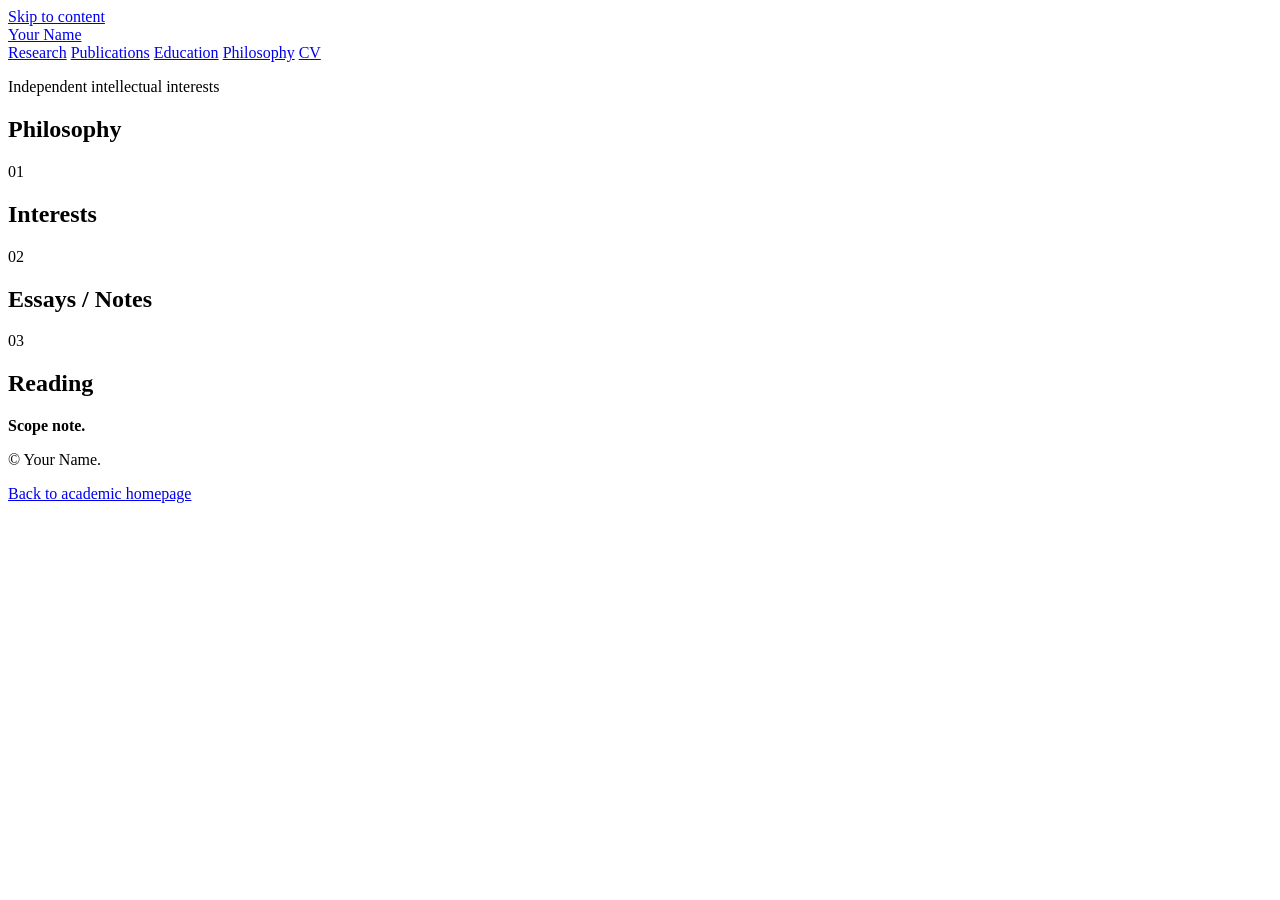
==== philosophy.html @ 3b2bbde5 "Add philosophy page" ====
<!doctype html>
<html lang="en">
<head>
  <meta charset="utf-8" />
  <meta name="viewport" content="width=device-width, initial-scale=1" />
  <meta name="description" content="Philosophy notes and essays" id="meta-description" />
  <meta name="theme-color" content="#f7f8fa" />
  <title>Philosophy</title>
  <link rel="icon" href="assets/favicon.svg" type="image/svg+xml" />
  <link rel="stylesheet" href="styles.css" />
  <script defer src="content.js"></script>
  <script defer src="app.js"></script>
</head>

<body data-page="philosophy">
  <a class="skip-link" href="#main">Skip to content</a>

  <header class="site-header">
    <div class="shell nav-wrap">
      <a class="brand" href="index.html" aria-label="Home">
        <span class="brand-dot" aria-hidden="true"></span>
        <span id="nav-name">Your Name</span>
      </a>

      <nav class="site-nav" aria-label="Primary">
        <a href="index.html#research">Research</a>
        <a href="index.html#publications">Publications</a>
        <a href="index.html#education">Education</a>
        <a class="active" href="philosophy.html">Philosophy</a>
        <a id="nav-cv" href="#" target="_blank" rel="noopener">CV</a>
      </nav>
    </div>
  </header>

  <main id="main">
    <section class="page-hero">
      <div class="shell narrow-shell">
        <p class="eyebrow">Independent intellectual interests</p>
        <h1>Philosophy</h1>
        <div id="philosophy-intro" class="page-lead"></div>
      </div>
    </section>

    <div class="shell narrow-shell">
      <section class="section philosophy-section">
        <div class="section-heading compact">
          <p class="section-kicker">01</p>
          <h2>Interests</h2>
        </div>
        <div class="tag-list" id="philosophy-interests"></div>
      </section>

      <section class="section philosophy-section">
        <div class="section-heading compact">
          <p class="section-kicker">02</p>
          <h2>Essays / Notes</h2>
        </div>
        <div class="essay-list" id="essay-list"></div>
      </section>

      <section class="section philosophy-section">
        <div class="section-heading compact">
          <p class="section-kicker">03</p>
          <h2>Reading</h2>
        </div>
        <div class="reading-list" id="reading-list"></div>
      </section>

      <section class="section philosophy-section">
        <div class="note-box">
          <strong>Scope note.</strong>
          <span id="philosophy-scope-note"></span>
        </div>
      </section>
    </div>
  </main>

  <footer class="site-footer">
    <div class="shell footer-row">
      <p>© <span id="footer-year"></span> <span id="footer-name">Your Name</span>.</p>
      <p><a href="index.html">Back to academic homepage</a></p>
    </div>
  </footer>
</body>
</html>
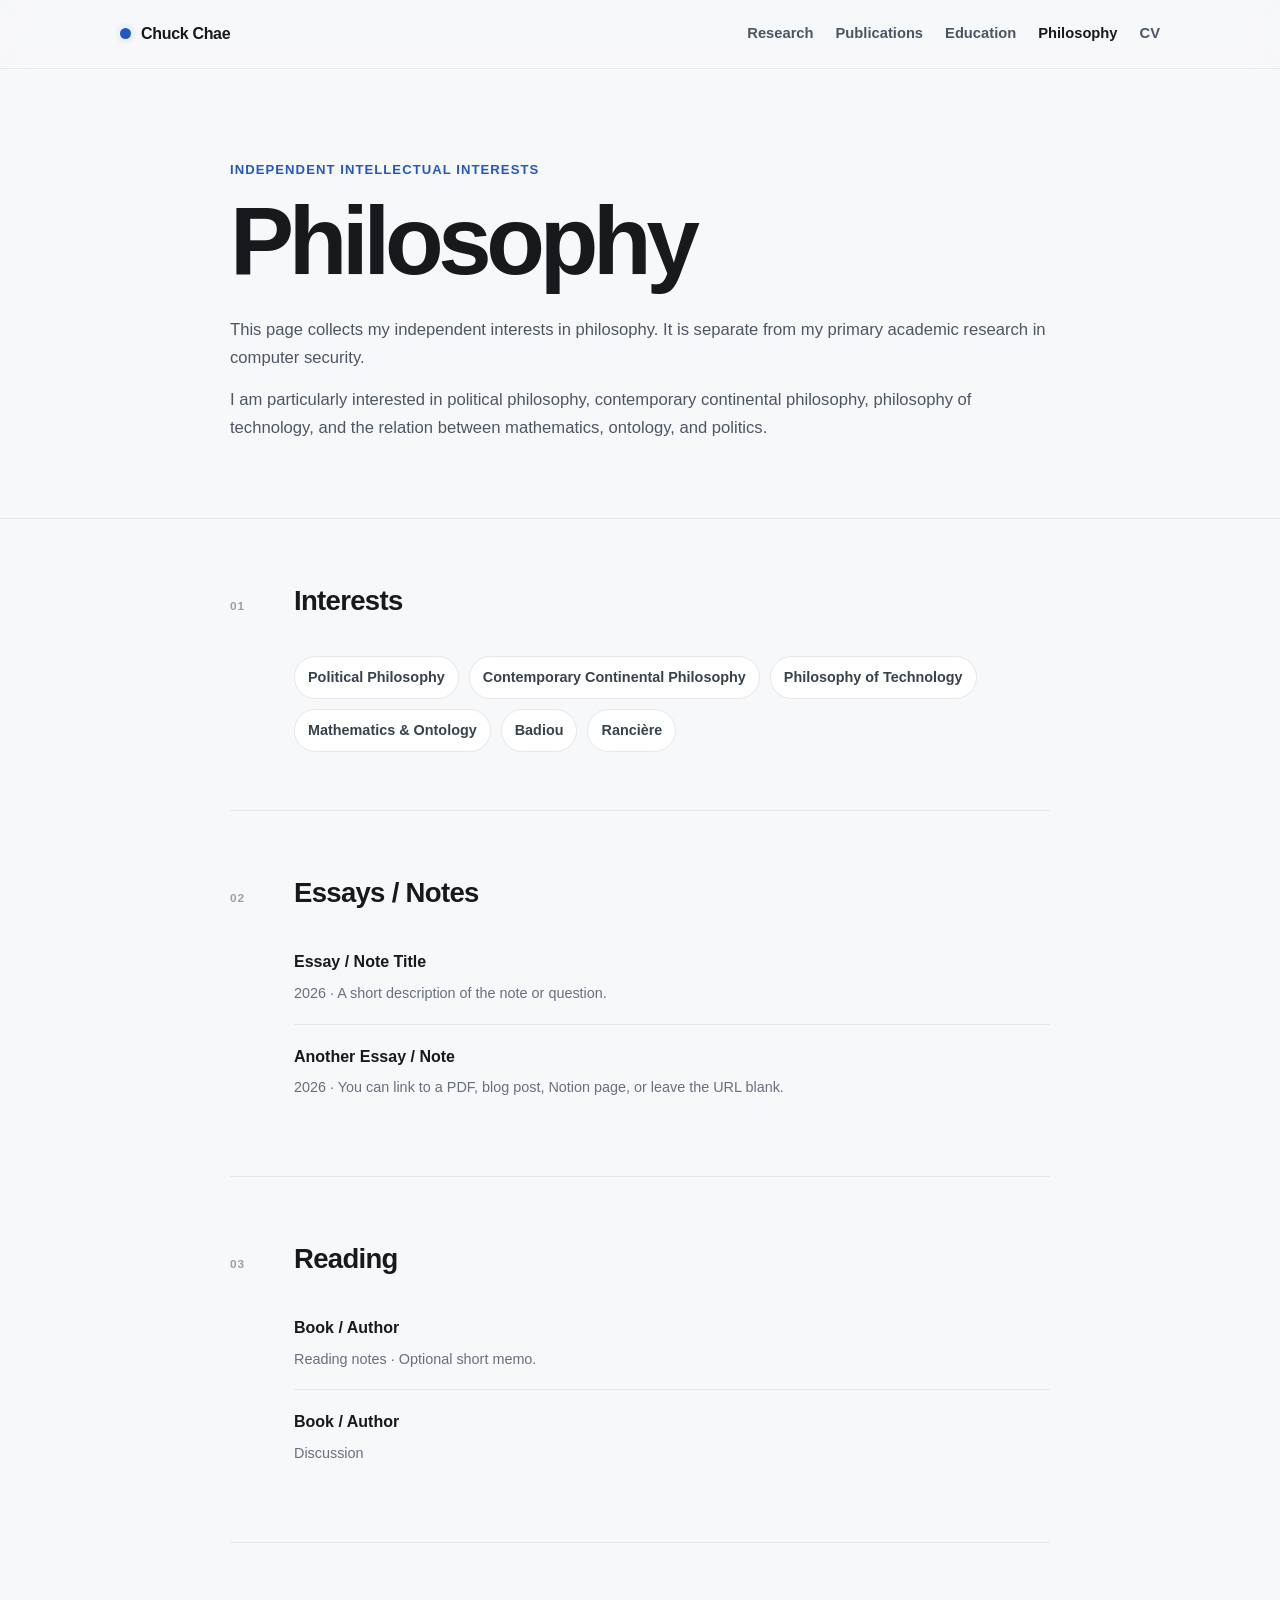
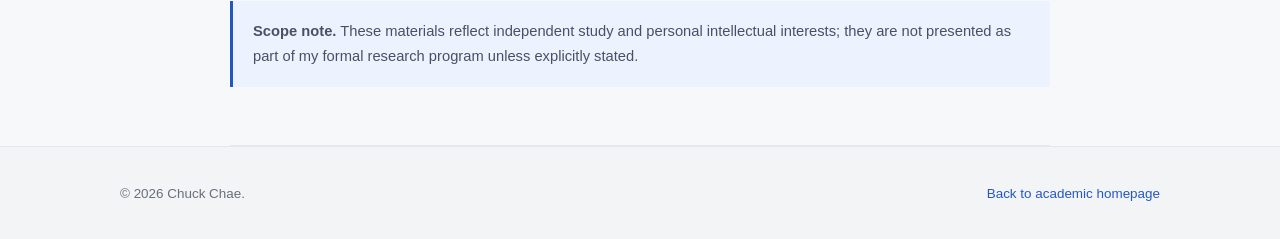
==== commit 7e8dd49b: "Add cache busting for site content" ====
--- a/philosophy.html
+++ b/philosophy.html
@@ -8,8 +8,22 @@
   <title>Philosophy</title>
   <link rel="icon" href="assets/favicon.svg" type="image/svg+xml" />
   <link rel="stylesheet" href="styles.css" />
-  <script defer src="content.js"></script>
-  <script defer src="app.js"></script>
+  <script>
+    window.addEventListener("DOMContentLoaded", () => {
+      const v = Date.now();
+
+      const contentScript = document.createElement("script");
+      contentScript.src = "content.js?v=" + v;
+
+      contentScript.onload = () => {
+        const appScript = document.createElement("script");
+        appScript.src = "app.js?v=" + v;
+        document.head.appendChild(appScript);
+      };
+
+      document.head.appendChild(contentScript);
+    });
+  </script>
 </head>
 
 <body data-page="philosophy">
--- a/styles.css
+++ b/styles.css
@@ -0,0 +1,594 @@
+/* =========================================================
+   Academic CV homepage
+   Layout is intentionally framework-free and GitHub Pages-ready.
+   Edit content in content.js. Usually you never need to edit this file.
+   ========================================================= */
+
+:root {
+  --bg: #f7f8fa;
+  --surface: #ffffff;
+  --text: #17191d;
+  --muted: #68707d;
+  --line: #e4e7ec;
+  --accent: #2357c6;
+  --accent-soft: #edf2ff;
+  --max: 1040px;
+  --narrow: 820px;
+  --radius: 18px;
+  --shadow: 0 14px 45px rgba(17, 24, 39, 0.08);
+}
+
+* { box-sizing: border-box; }
+
+html {
+  scroll-behavior: smooth;
+  scroll-padding-top: 86px;
+}
+
+body {
+  margin: 0;
+  background: var(--bg);
+  color: var(--text);
+  font-family: Inter, ui-sans-serif, -apple-system, BlinkMacSystemFont, "Segoe UI",
+               Roboto, Helvetica, Arial, "Apple SD Gothic Neo", "Noto Sans KR", sans-serif;
+  line-height: 1.72;
+  text-rendering: optimizeLegibility;
+}
+
+a {
+  color: var(--accent);
+  text-decoration: none;
+}
+
+a:hover { text-decoration: underline; }
+
+img { max-width: 100%; display: block; }
+
+code {
+  padding: 0.12rem 0.35rem;
+  border-radius: 5px;
+  background: #f0f2f6;
+  font-size: 0.9em;
+}
+
+.shell {
+  width: min(var(--max), calc(100% - 40px));
+  margin: 0 auto;
+}
+
+.narrow-shell {
+  width: min(var(--narrow), calc(100% - 40px));
+}
+
+.skip-link {
+  position: absolute;
+  left: -999px;
+  top: 12px;
+  z-index: 999;
+  background: #111;
+  color: #fff;
+  padding: 10px 14px;
+  border-radius: 8px;
+}
+
+.skip-link:focus { left: 12px; }
+
+.site-header {
+  position: sticky;
+  top: 0;
+  z-index: 20;
+  backdrop-filter: blur(14px);
+  background: rgba(247, 248, 250, 0.88);
+  border-bottom: 1px solid rgba(228, 231, 236, 0.85);
+}
+
+.nav-wrap {
+  min-height: 68px;
+  display: flex;
+  align-items: center;
+  justify-content: space-between;
+  gap: 24px;
+}
+
+.brand {
+  display: inline-flex;
+  align-items: center;
+  gap: 10px;
+  font-weight: 750;
+  color: var(--text);
+  letter-spacing: -0.02em;
+}
+
+.brand:hover { text-decoration: none; }
+
+.brand-dot {
+  width: 11px;
+  height: 11px;
+  border-radius: 50%;
+  background: var(--accent);
+  box-shadow: 0 0 0 5px var(--accent-soft);
+}
+
+.site-nav {
+  display: flex;
+  align-items: center;
+  gap: 22px;
+  font-size: 0.92rem;
+}
+
+.site-nav a {
+  color: #4b5563;
+  font-weight: 600;
+}
+
+.site-nav a.active,
+.site-nav a:hover {
+  color: var(--text);
+  text-decoration: none;
+}
+
+.hero {
+  padding: 86px 0 68px;
+  border-bottom: 1px solid var(--line);
+}
+
+.hero-grid {
+  display: grid;
+  grid-template-columns: minmax(0, 1fr) 300px;
+  gap: 76px;
+  align-items: center;
+}
+
+.eyebrow {
+  margin: 0 0 12px;
+  color: var(--accent);
+  font-size: 0.82rem;
+  font-weight: 800;
+  letter-spacing: 0.08em;
+  text-transform: uppercase;
+}
+
+.hero h1,
+.page-hero h1 {
+  margin: 0;
+  font-size: clamp(2.8rem, 7vw, 5.5rem);
+  line-height: 0.98;
+  letter-spacing: -0.055em;
+  font-weight: 790;
+}
+
+.hero-role {
+  margin: 22px 0 0;
+  color: #3f4752;
+  font-size: clamp(1.05rem, 2vw, 1.35rem);
+  font-weight: 620;
+}
+
+.hero-bio {
+  max-width: 700px;
+  margin-top: 28px;
+  color: #4d5663;
+  font-size: 1.03rem;
+}
+
+.hero-bio p { margin: 0 0 12px; }
+
+.link-row {
+  display: flex;
+  flex-wrap: wrap;
+  gap: 10px;
+  margin-top: 28px;
+}
+
+.pill-link {
+  display: inline-flex;
+  align-items: center;
+  justify-content: center;
+  min-height: 40px;
+  padding: 8px 14px;
+  border: 1px solid var(--line);
+  border-radius: 999px;
+  background: var(--surface);
+  color: #2d3440;
+  font-weight: 650;
+  font-size: 0.91rem;
+  transition: transform .16s ease, border-color .16s ease, box-shadow .16s ease;
+}
+
+.pill-link:hover {
+  transform: translateY(-1px);
+  border-color: #cbd2dd;
+  box-shadow: 0 7px 22px rgba(17, 24, 39, .06);
+  text-decoration: none;
+}
+
+.profile-card {
+  border: 1px solid var(--line);
+  border-radius: var(--radius);
+  background: var(--surface);
+  overflow: hidden;
+  box-shadow: var(--shadow);
+}
+
+.portrait-frame {
+  aspect-ratio: 4 / 4.3;
+  background: #eef0f4;
+  overflow: hidden;
+}
+
+.portrait-frame img {
+  width: 100%;
+  height: 100%;
+  object-fit: cover;
+}
+
+.profile-meta { padding: 17px 18px 18px; }
+
+.meta-row {
+  display: grid;
+  grid-template-columns: 88px 1fr;
+  gap: 10px;
+  padding: 8px 0;
+  border-bottom: 1px solid #edf0f3;
+  font-size: 0.87rem;
+  line-height: 1.45;
+}
+
+.meta-row:last-child { border-bottom: 0; }
+
+.meta-label {
+  color: var(--muted);
+  font-size: 0.78rem;
+  font-weight: 760;
+  letter-spacing: .02em;
+  text-transform: uppercase;
+}
+
+.content-shell { padding-bottom: 90px; }
+
+.section {
+  padding: 72px 0;
+  border-bottom: 1px solid var(--line);
+}
+
+.section-heading {
+  display: grid;
+  grid-template-columns: 50px minmax(0, 1fr);
+  gap: 14px;
+  margin-bottom: 32px;
+}
+
+.section-heading.compact {
+  grid-template-columns: 50px minmax(0, 1fr);
+  align-items: baseline;
+}
+
+.section-kicker {
+  margin: 5px 0 0;
+  color: #9aa1ac;
+  font-size: 0.74rem;
+  font-weight: 800;
+  letter-spacing: .08em;
+}
+
+.section h2,
+.split-card h2 {
+  margin: 0;
+  font-size: 1.72rem;
+  letter-spacing: -0.025em;
+}
+
+.section-intro {
+  margin: 5px 0 0;
+  color: var(--muted);
+  max-width: 720px;
+}
+
+.research-grid {
+  display: grid;
+  grid-template-columns: repeat(2, minmax(0, 1fr));
+  gap: 16px;
+  margin-left: 64px;
+}
+
+.research-card {
+  padding: 24px;
+  border: 1px solid var(--line);
+  border-radius: 14px;
+  background: rgba(255,255,255,.65);
+}
+
+.research-card h3 {
+  margin: 0 0 8px;
+  font-size: 1.02rem;
+}
+
+.research-card p {
+  margin: 0;
+  color: var(--muted);
+  font-size: .94rem;
+}
+
+.timeline {
+  margin-left: 64px;
+  display: grid;
+  gap: 2px;
+}
+
+.news-item {
+  display: grid;
+  grid-template-columns: 92px 1fr;
+  gap: 18px;
+  padding: 12px 0;
+  border-bottom: 1px dashed #e1e5ea;
+}
+
+.news-item:last-child { border-bottom: 0; }
+
+.news-date {
+  color: var(--muted);
+  font-size: .85rem;
+  font-variant-numeric: tabular-nums;
+}
+
+.news-text { margin: 0; }
+
+.publication-list {
+  margin-left: 64px;
+  display: grid;
+  gap: 20px;
+}
+
+.pub {
+  padding: 24px 0;
+  border-top: 1px solid var(--line);
+}
+
+.pub:first-child { border-top: 0; padding-top: 0; }
+
+.pub-venue {
+  margin: 0 0 7px;
+  color: var(--accent);
+  font-size: .78rem;
+  font-weight: 820;
+  letter-spacing: .055em;
+  text-transform: uppercase;
+}
+
+.pub-title {
+  margin: 0;
+  font-size: 1.08rem;
+  line-height: 1.46;
+}
+
+.pub-authors,
+.pub-note {
+  margin: 6px 0 0;
+  color: var(--muted);
+  font-size: .9rem;
+}
+
+.pub-links {
+  display: flex;
+  flex-wrap: wrap;
+  gap: 12px;
+  margin-top: 10px;
+  font-size: .88rem;
+  font-weight: 650;
+}
+
+.education-list {
+  margin-left: 64px;
+  display: grid;
+  gap: 0;
+}
+
+.edu-item {
+  display: grid;
+  grid-template-columns: 130px 1fr;
+  gap: 24px;
+  padding: 19px 0;
+  border-top: 1px solid var(--line);
+}
+
+.edu-item:first-child { border-top: 0; padding-top: 0; }
+
+.edu-year { color: var(--muted); font-size: .86rem; }
+
+.edu-item h3 { margin: 0; font-size: 1rem; }
+.edu-item p { margin: 4px 0 0; color: var(--muted); font-size: .91rem; }
+
+.split-section {
+  display: grid;
+  grid-template-columns: 1fr 1fr;
+  gap: 18px;
+  border-bottom: 0;
+}
+
+.split-card {
+  min-height: 245px;
+  padding: 28px;
+  border: 1px solid var(--line);
+  border-radius: var(--radius);
+  background: var(--surface);
+}
+
+.split-card > p:not(.section-kicker) {
+  color: var(--muted);
+  margin: 14px 0 22px;
+}
+
+.text-link { font-weight: 750; }
+
+.mini-links {
+  display: flex;
+  flex-wrap: wrap;
+  gap: 12px;
+  font-size: .91rem;
+  font-weight: 650;
+}
+
+.page-hero {
+  padding: 90px 0 62px;
+  border-bottom: 1px solid var(--line);
+}
+
+.page-hero h1 {
+  font-size: clamp(3rem, 8vw, 6rem);
+}
+
+.page-lead {
+  margin-top: 28px;
+  color: #4d5663;
+  font-size: 1.04rem;
+}
+
+.page-lead p { margin: 0 0 13px; }
+
+.philosophy-section { padding: 58px 0; }
+
+.tag-list {
+  display: flex;
+  flex-wrap: wrap;
+  gap: 10px;
+  margin-left: 64px;
+}
+
+.tag {
+  padding: 8px 13px;
+  border: 1px solid var(--line);
+  border-radius: 999px;
+  background: var(--surface);
+  color: #39414d;
+  font-size: .9rem;
+  font-weight: 620;
+}
+
+.essay-list,
+.reading-list {
+  margin-left: 64px;
+  display: grid;
+}
+
+.essay-item,
+.reading-item {
+  padding: 18px 0;
+  border-top: 1px solid var(--line);
+}
+
+.essay-item:first-child,
+.reading-item:first-child { border-top: 0; padding-top: 0; }
+
+.essay-item h3,
+.reading-item h3 {
+  margin: 0;
+  font-size: 1rem;
+}
+
+.essay-item p,
+.reading-item p {
+  margin: 5px 0 0;
+  color: var(--muted);
+  font-size: .9rem;
+}
+
+.note-box {
+  padding: 18px 20px;
+  border-left: 3px solid var(--accent);
+  background: var(--accent-soft);
+  color: #485163;
+  font-size: .92rem;
+}
+
+.site-footer {
+  border-top: 1px solid var(--line);
+  background: #f3f4f6;
+}
+
+.footer-row {
+  min-height: 92px;
+  display: flex;
+  justify-content: space-between;
+  align-items: center;
+  gap: 20px;
+  color: var(--muted);
+  font-size: .84rem;
+}
+
+.footer-row p { margin: 0; }
+
+@media (max-width: 820px) {
+  .site-nav { gap: 14px; }
+  .site-nav a:nth-child(2),
+  .site-nav a:nth-child(3) { display: none; }
+
+  .hero { padding-top: 56px; }
+
+  .hero-grid {
+    grid-template-columns: 1fr;
+    gap: 42px;
+  }
+
+  .profile-card {
+    max-width: 360px;
+  }
+
+  .research-grid,
+  .timeline,
+  .publication-list,
+  .education-list,
+  .tag-list,
+  .essay-list,
+  .reading-list {
+    margin-left: 0;
+  }
+
+  .split-section { grid-template-columns: 1fr; }
+}
+
+@media (max-width: 560px) {
+  .shell, .narrow-shell { width: min(100% - 28px, var(--max)); }
+
+  .site-header { position: static; }
+
+  .nav-wrap {
+    padding: 14px 0;
+    align-items: flex-start;
+  }
+
+  .site-nav { gap: 10px; font-size: .84rem; flex-wrap: wrap; justify-content: flex-end; }
+
+  .site-nav a:nth-child(1) { display: none; }
+
+  .hero { padding: 45px 0 52px; }
+  .hero h1 { font-size: 3.35rem; }
+
+  .section { padding: 52px 0; }
+
+  .section-heading,
+  .section-heading.compact {
+    grid-template-columns: 34px minmax(0, 1fr);
+  }
+
+  .research-grid { grid-template-columns: 1fr; }
+
+  .news-item,
+  .edu-item {
+    grid-template-columns: 1fr;
+    gap: 4px;
+  }
+
+  .footer-row {
+    align-items: flex-start;
+    flex-direction: column;
+    justify-content: center;
+    padding: 24px 0;
+  }
+}
+
+@media print {
+  .site-header, .site-footer, .link-row { display: none !important; }
+  body { background: #fff; color: #000; }
+  .hero, .section { padding: 28px 0; }
+  .profile-card { box-shadow: none; }
+}
